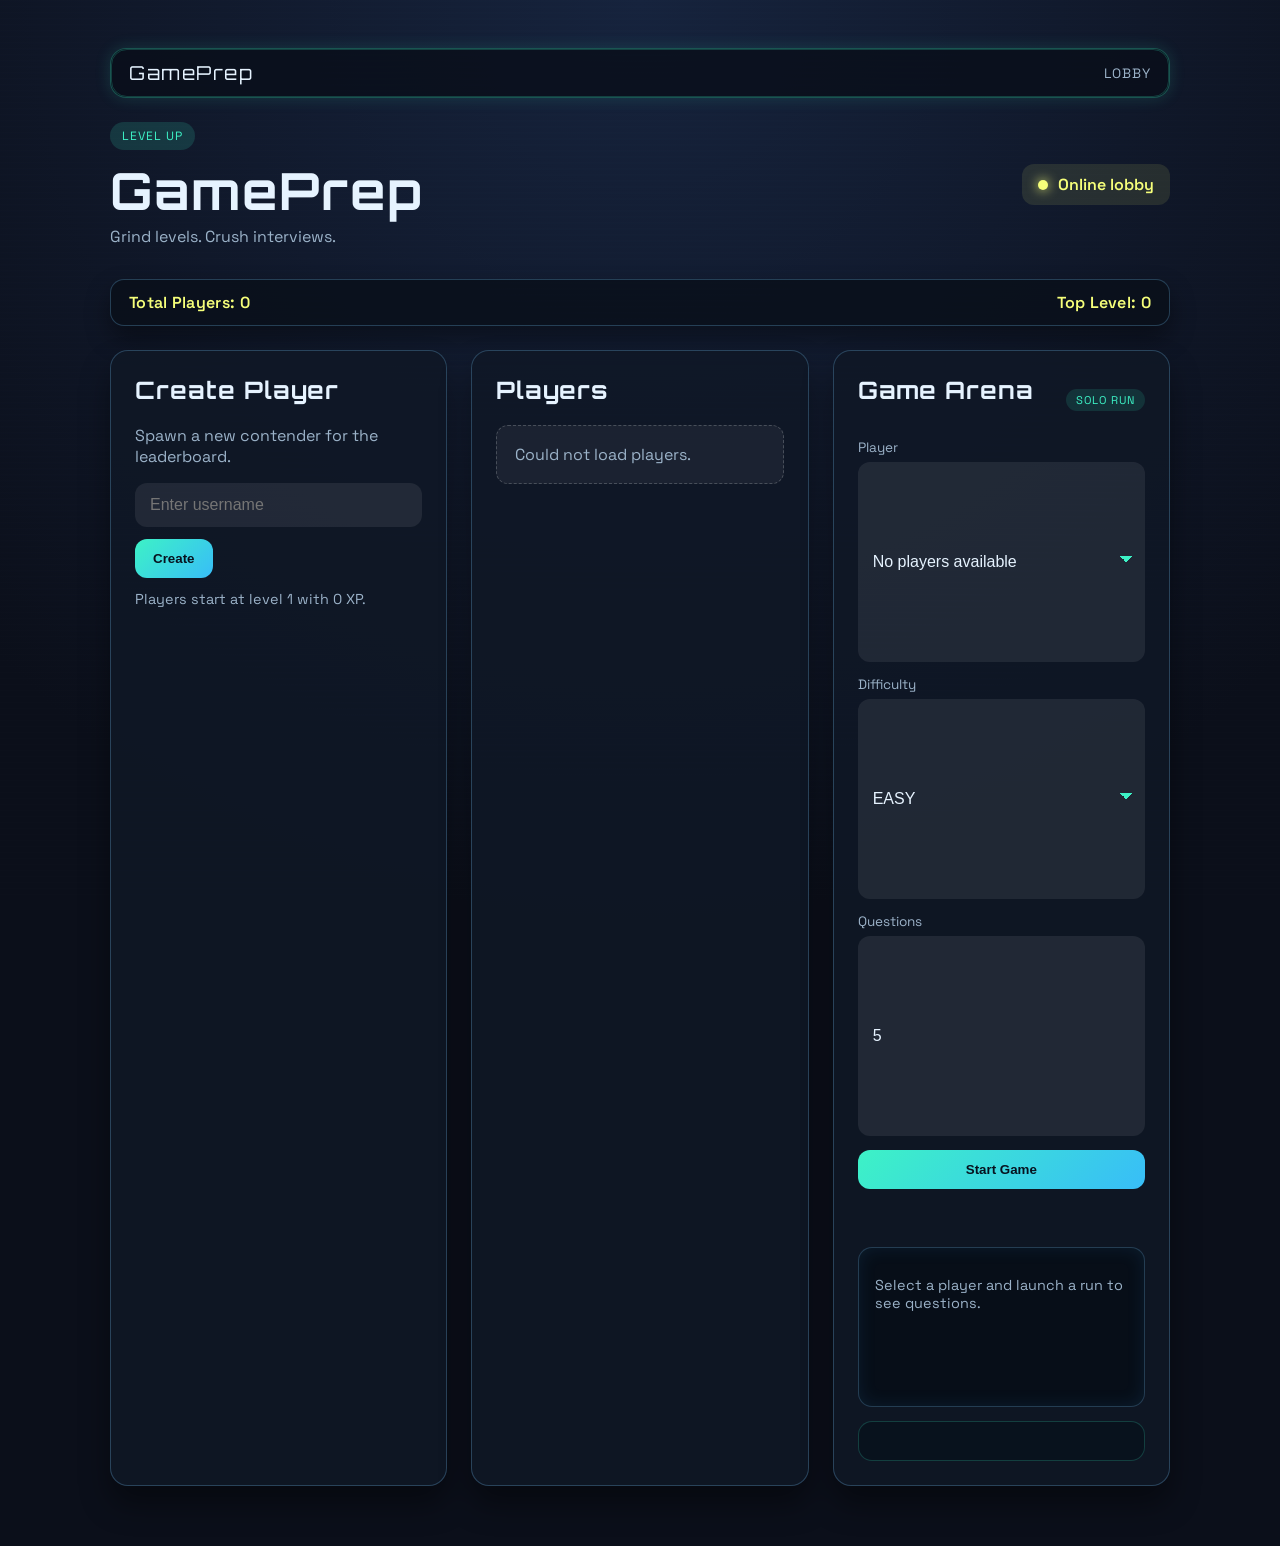
==== frontend/index.html @ bbb0df2e "Initial commit" ====
<!doctype html>
<html lang="en">
<head>
  <meta charset="utf-8">
  <meta name="viewport" content="width=device-width, initial-scale=1">
  <title>GamePrep Lobby</title>
  <link rel="preconnect" href="https://fonts.googleapis.com">
  <link rel="preconnect" href="https://fonts.gstatic.com" crossorigin>
  <link href="https://fonts.googleapis.com/css2?family=Orbitron:wght@500;700&family=Space+Grotesk:wght@400;600&display=swap" rel="stylesheet">
  <link rel="stylesheet" href="styles.css">
</head>
<body>
  <div class="scanlines"></div>
  <div class="wrap">
    <div class="top-bar">
      <div class="logo">GamePrep</div>
      <div class="top-bar-tag">Lobby</div>
    </div>

    <header class="hero">
      <div class="brand">
        <span class="badge">Level Up</span>
        <h1>GamePrep</h1>
        <p>Grind levels. Crush interviews.</p>
      </div>
      <div class="status">
        <div class="pulse"></div>
        <span>Online lobby</span>
      </div>
    </header>

    <section class="stats-bar">
      <div id="totalPlayersLabel" class="stat-item">Total Players: 0</div>
      <div id="topLevelLabel" class="stat-item">Top Level: 0</div>
    </section>

    <main class="grid">
      <section class="panel">
        <h2>Create Player</h2>
        <p class="panel-sub">Spawn a new contender for the leaderboard.</p>
        <div class="form-row">
          <input id="username" type="text" maxlength="50" placeholder="Enter username">
          <button id="createBtn" type="button">Create</button>
        </div>
        <p class="hint">Players start at level 1 with 0 XP.</p>
        <div id="statusMessage" class="status-message" aria-live="polite"></div>
      </section>

      <section class="panel">
        <h2>Players</h2>
        <div id="playersContainer" class="cards"></div>
      </section>

      <section class="panel game-panel">
        <div class="game-header">
          <h2>Game Arena</h2>
          <span class="game-tag">Solo Run</span>
        </div>
        <div class="field">
          <label for="selectedPlayer">Player</label>
          <select id="selectedPlayer"></select>
        </div>
        <div class="field">
          <label for="difficultySelect">Difficulty</label>
          <select id="difficultySelect">
            <option value="EASY">EASY</option>
            <option value="MEDIUM">MEDIUM</option>
            <option value="HARD">HARD</option>
          </select>
        </div>
        <div class="field">
          <label for="questionCount">Questions</label>
          <input id="questionCount" type="number" min="1" max="20" value="5">
        </div>
        <button id="startGameBtn" type="button">Start Game</button>
        <div id="gameError" class="status-message" aria-live="polite"></div>

        <div id="gameArea" class="game-area">
          <p class="hint">Select a player and launch a run to see questions.</p>
        </div>
        <div id="gameResult" class="game-result"></div>
      </section>
    </main>
  </div>

  <script src="app.js"></script>
</body>
</html>
---- frontend/styles.css ----
:root {
  --bg-1: #0b0f1a;
  --bg-2: #0d1b2a;
  --panel: rgba(16, 24, 38, 0.85);
  --panel-border: rgba(120, 201, 255, 0.25);
  --text: #e6f3ff;
  --muted: #9bb2c8;
  --accent: #3df2c6;
  --accent-2: #f6ff7a;
  --danger: #ff6b6b;
  --shadow: rgba(0, 0, 0, 0.4);
}

* {
  box-sizing: border-box;
}

body {
  margin: 0;
  min-height: 100vh;
  font-family: "Space Grotesk", "Segoe UI", sans-serif;
  color: var(--text);
  background: radial-gradient(circle at top, #16233d 0%, var(--bg-1) 55%),
    linear-gradient(135deg, var(--bg-2), #101722);
  position: relative;
  overflow-x: hidden;
}

.scanlines {
  position: fixed;
  inset: 0;
  pointer-events: none;
  background: repeating-linear-gradient(
    180deg,
    rgba(255, 255, 255, 0.03),
    rgba(255, 255, 255, 0.03) 1px,
    rgba(0, 0, 0, 0) 2px,
    rgba(0, 0, 0, 0) 6px
  );
  mix-blend-mode: soft-light;
  opacity: 0.6;
}

.wrap {
  max-width: 1100px;
  margin: 0 auto;
  padding: 48px 20px 60px;
  position: relative;
  z-index: 1;
}

.top-bar {
  display: flex;
  align-items: center;
  justify-content: space-between;
  padding: 12px 18px;
  border-radius: 16px;
  border: 1px solid rgba(61, 242, 198, 0.3);
  background: rgba(9, 14, 26, 0.8);
  box-shadow: 0 0 16px rgba(61, 242, 198, 0.15);
  position: relative;
  overflow: hidden;
  margin-bottom: 24px;
}

.top-bar::after {
  content: "";
  position: absolute;
  inset: 0;
  border-radius: inherit;
  border: 1px solid rgba(61, 242, 198, 0.35);
  box-shadow: 0 0 18px rgba(61, 242, 198, 0.2);
  opacity: 0.6;
  pointer-events: none;
}

.logo {
  font-family: "Orbitron", "Segoe UI", sans-serif;
  font-size: 1.2rem;
  letter-spacing: 1.5px;
}

.top-bar-tag {
  font-size: 0.85rem;
  color: var(--muted);
  text-transform: uppercase;
  letter-spacing: 1px;
}

.hero {
  display: flex;
  flex-wrap: wrap;
  align-items: center;
  justify-content: space-between;
  gap: 16px;
  margin-bottom: 32px;
}

.stats-bar {
  display: flex;
  flex-wrap: wrap;
  gap: 16px;
  align-items: center;
  justify-content: space-between;
  padding: 12px 18px;
  border-radius: 14px;
  background: rgba(9, 15, 26, 0.8);
  border: 1px solid rgba(120, 201, 255, 0.25);
  box-shadow: 0 12px 24px var(--shadow);
  margin-bottom: 24px;
}

.stat-item {
  font-weight: 600;
  letter-spacing: 0.3px;
  color: var(--accent-2);
}

.brand h1 {
  font-family: "Orbitron", "Segoe UI", sans-serif;
  font-size: clamp(2rem, 4vw, 3.2rem);
  margin: 8px 0 4px;
  letter-spacing: 2px;
}

.brand p {
  margin: 0;
  color: var(--muted);
}

.badge {
  display: inline-flex;
  align-items: center;
  gap: 6px;
  padding: 6px 12px;
  border-radius: 999px;
  background: rgba(61, 242, 198, 0.15);
  color: var(--accent);
  font-size: 0.75rem;
  text-transform: uppercase;
  letter-spacing: 1px;
}

.status {
  display: inline-flex;
  align-items: center;
  gap: 10px;
  padding: 10px 16px;
  border-radius: 12px;
  background: rgba(246, 255, 122, 0.1);
  color: var(--accent-2);
  font-weight: 600;
}

.pulse {
  width: 10px;
  height: 10px;
  border-radius: 50%;
  background: var(--accent-2);
  box-shadow: 0 0 12px var(--accent-2);
  animation: pulse 1.6s ease-in-out infinite;
}

@keyframes pulse {
  0%, 100% {
    transform: scale(0.8);
    opacity: 0.6;
  }
  50% {
    transform: scale(1.2);
    opacity: 1;
  }
}

.grid {
  display: grid;
  grid-template-columns: repeat(auto-fit, minmax(280px, 1fr));
  gap: 24px;
  animation: rise 0.8s ease-out both;
}

@keyframes rise {
  from {
    transform: translateY(16px);
    opacity: 0;
  }
  to {
    transform: translateY(0);
    opacity: 1;
  }
}

.panel {
  background: var(--panel);
  border: 1px solid var(--panel-border);
  border-radius: 18px;
  padding: 24px;
  box-shadow: 0 18px 30px var(--shadow);
  backdrop-filter: blur(10px);
  animation: panelIn 0.6s ease-out both;
}

@keyframes panelIn {
  from {
    transform: translateY(10px);
    opacity: 0;
  }
  to {
    transform: translateY(0);
    opacity: 1;
  }
}

.panel h2 {
  margin-top: 0;
  font-family: "Orbitron", "Segoe UI", sans-serif;
  letter-spacing: 1px;
}

.panel-sub {
  margin-top: 0;
  color: var(--muted);
}

.form-row {
  display: flex;
  gap: 12px;
  flex-wrap: wrap;
  margin-top: 16px;
}

input,
select {
  flex: 1 1 200px;
  padding: 12px 14px;
  border-radius: 12px;
  border: 1px solid transparent;
  background: rgba(255, 255, 255, 0.08);
  color: var(--text);
  font-size: 1rem;
}

input:focus,
select:focus {
  outline: none;
  border-color: var(--accent);
  box-shadow: 0 0 0 2px rgba(61, 242, 198, 0.25);
}

select {
  appearance: none;
  background-image: linear-gradient(45deg, transparent 50%, var(--accent) 50%),
    linear-gradient(135deg, var(--accent) 50%, transparent 50%);
  background-position: calc(100% - 18px) calc(50% - 3px),
    calc(100% - 12px) calc(50% - 3px);
  background-size: 6px 6px, 6px 6px;
  background-repeat: no-repeat;
}

button {
  padding: 12px 18px;
  border-radius: 12px;
  border: none;
  background: linear-gradient(135deg, var(--accent), #38bdf8);
  color: #07121f;
  font-weight: 700;
  cursor: pointer;
  transition: transform 0.2s ease, box-shadow 0.2s ease;
}

button:hover {
  transform: translateY(-1px);
  box-shadow: 0 10px 20px rgba(61, 242, 198, 0.25);
}

button:disabled {
  opacity: 0.6;
  cursor: not-allowed;
}

.hint {
  margin-top: 12px;
  font-size: 0.9rem;
  color: var(--muted);
}

.status-message {
  margin-top: 10px;
  min-height: 20px;
  font-size: 0.9rem;
  color: var(--accent);
  opacity: 0;
  transform: translateY(-4px);
  transition: opacity 0.3s ease, transform 0.3s ease;
}

.status-message.visible {
  opacity: 1;
  transform: translateY(0);
}

.status-message.error {
  color: var(--danger);
}

.game-panel {
  display: flex;
  flex-direction: column;
  gap: 14px;
}

.game-header {
  display: flex;
  align-items: center;
  justify-content: space-between;
}

.game-tag {
  font-size: 0.7rem;
  letter-spacing: 1px;
  text-transform: uppercase;
  color: var(--accent);
  background: rgba(61, 242, 198, 0.12);
  padding: 4px 10px;
  border-radius: 999px;
}

.field {
  display: flex;
  flex-direction: column;
  gap: 6px;
}

.field label {
  font-size: 0.85rem;
  color: var(--muted);
}

.game-area {
  padding: 16px;
  border-radius: 14px;
  border: 1px solid rgba(120, 201, 255, 0.25);
  background: rgba(8, 13, 24, 0.85);
  box-shadow: inset 0 0 18px rgba(56, 189, 248, 0.1);
  min-height: 160px;
}

.question-title {
  margin: 0 0 8px;
  font-size: 1.05rem;
}

.question-text {
  margin: 0 0 12px;
  color: var(--muted);
}

.option-list {
  display: grid;
  gap: 10px;
}

.option-btn {
  padding: 10px 14px;
  border-radius: 999px;
  border: 1px solid rgba(61, 242, 198, 0.35);
  background: rgba(12, 23, 38, 0.95);
  color: var(--text);
  cursor: pointer;
  transition: transform 0.2s ease, box-shadow 0.2s ease;
  text-align: left;
}

.option-btn.selected {
  border-color: rgba(61, 242, 198, 0.6);
  box-shadow: 0 0 14px rgba(61, 242, 198, 0.3);
}

.option-btn:hover {
  transform: translateY(-1px);
  box-shadow: 0 0 18px rgba(61, 242, 198, 0.25);
}

.game-actions {
  display: flex;
  justify-content: flex-end;
  margin-top: 12px;
}

.game-result {
  padding: 14px;
  border-radius: 14px;
  background: rgba(9, 18, 30, 0.85);
  border: 1px solid rgba(61, 242, 198, 0.2);
  color: var(--accent-2);
  min-height: 40px;
}

.cards {
  display: grid;
  grid-template-columns: repeat(auto-fill, minmax(180px, 1fr));
  gap: 16px;
  margin-top: 16px;
}

.player-card {
  padding: 16px;
  border-radius: 14px;
  background: linear-gradient(135deg, rgba(9, 15, 26, 0.95), rgba(12, 22, 38, 0.9));
  border: 1px solid rgba(61, 242, 198, 0.35);
  box-shadow:
    0 0 12px rgba(61, 242, 198, 0.18),
    0 0 28px rgba(61, 242, 198, 0.14),
    inset 0 0 18px rgba(61, 242, 198, 0.12);
  transition: transform 0.2s ease, box-shadow 0.2s ease;
  animation: cardIn 0.4s ease-out both;
}

.player-card:hover {
  transform: translateY(-2px) scale(1.02);
  box-shadow:
    0 0 14px rgba(61, 242, 198, 0.38),
    0 0 34px rgba(61, 242, 198, 0.26),
    inset 0 0 18px rgba(61, 242, 198, 0.2);
}

.player-card h3 {
  margin: 0 0 8px;
  font-size: 1.1rem;
}

.player-card .stat {
  font-size: 0.9rem;
  color: var(--muted);
}

@keyframes cardIn {
  from {
    opacity: 0;
    transform: translateY(8px);
  }
  to {
    opacity: 1;
    transform: translateY(0);
  }
}

.empty {
  padding: 18px;
  border-radius: 12px;
  background: rgba(255, 255, 255, 0.05);
  color: var(--muted);
  border: 1px dashed rgba(255, 255, 255, 0.2);
}

@media (max-width: 720px) {
  .hero {
    align-items: flex-start;
  }

  .status {
    width: 100%;
    justify-content: center;
  }
}
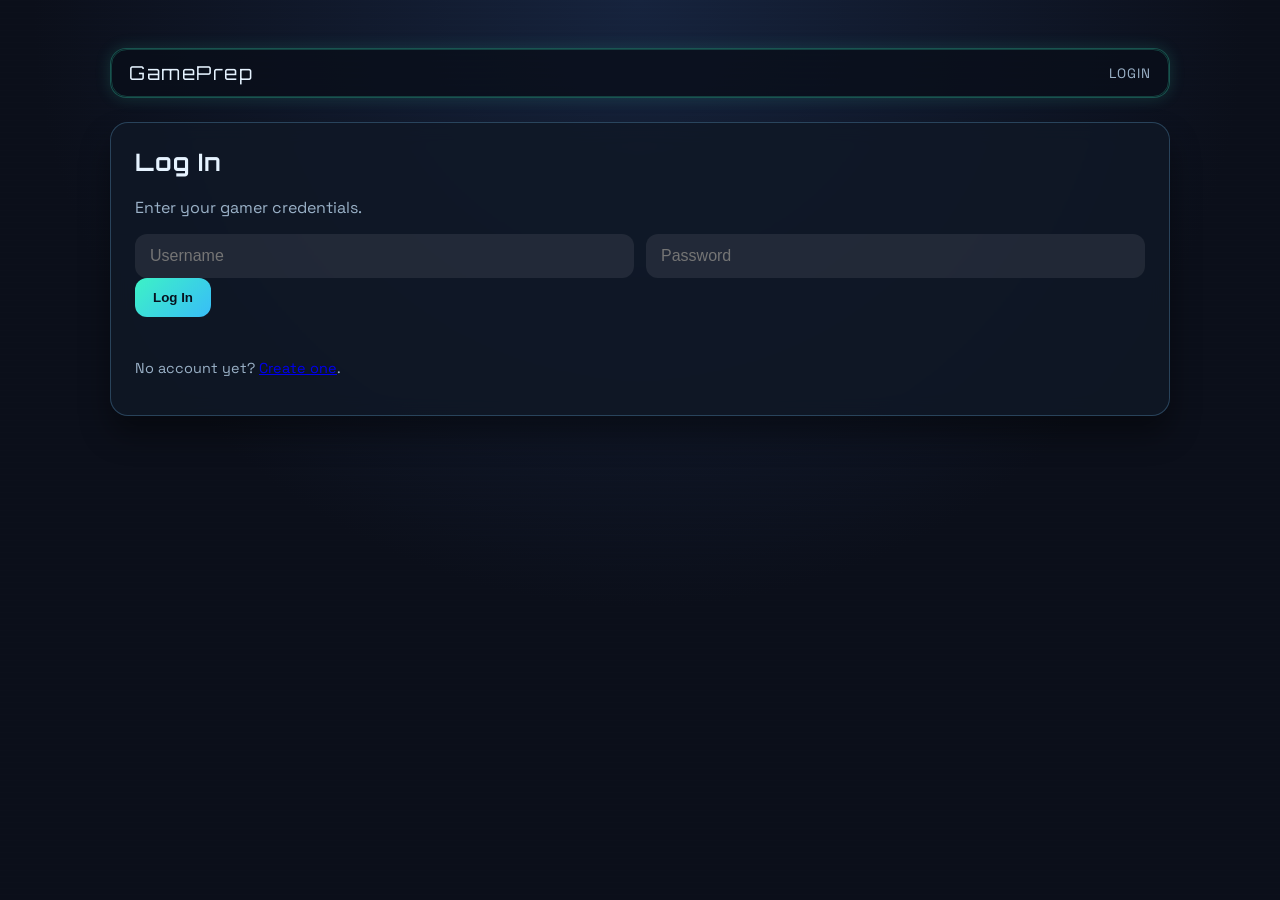
==== commit 898b8ce4: "Signup and Login added" ====
--- a/frontend/index.html
+++ b/frontend/index.html
@@ -35,15 +35,13 @@
     </section>
 
     <main class="grid">
-      <section class="panel">
-        <h2>Create Player</h2>
-        <p class="panel-sub">Spawn a new contender for the leaderboard.</p>
+      <section class="panel account-panel">
+        <h2>Gamer</h2>
+        <p id="currentUser" class="panel-sub">Loading gamer...</p>
         <div class="form-row">
-          <input id="username" type="text" maxlength="50" placeholder="Enter username">
-          <button id="createBtn" type="button">Create</button>
+          <button id="logoutBtn" class="ghost" type="button">Log Out</button>
         </div>
-        <p class="hint">Players start at level 1 with 0 XP.</p>
-        <div id="statusMessage" class="status-message" aria-live="polite"></div>
+        <div id="accountStatus" class="status-message" aria-live="polite"></div>
       </section>
 
       <section class="panel">
--- a/frontend/styles.css
+++ b/frontend/styles.css
@@ -268,6 +268,12 @@
   transition: transform 0.2s ease, box-shadow 0.2s ease;
 }
 
+button.ghost {
+  background: transparent;
+  color: var(--accent);
+  border: 1px solid rgba(61, 242, 198, 0.35);
+}
+
 button:hover {
   transform: translateY(-1px);
   box-shadow: 0 10px 20px rgba(61, 242, 198, 0.25);
@@ -301,6 +307,10 @@
 
 .status-message.error {
   color: var(--danger);
+}
+
+.hidden {
+  display: none;
 }
 
 .game-panel {
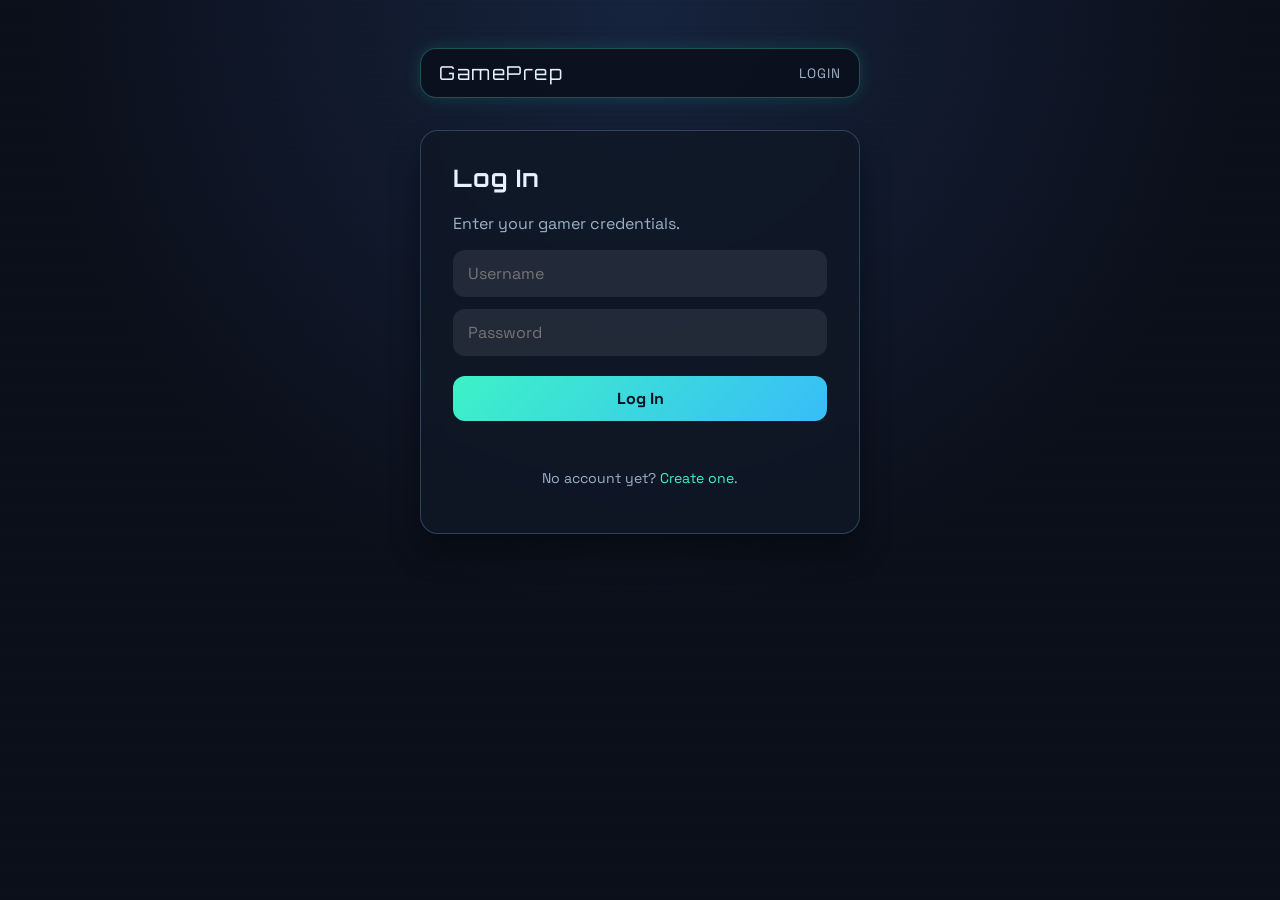
==== commit 73dd82e7: "Transition added in the frontend" ====
--- a/frontend/index.html
+++ b/frontend/index.html
@@ -3,83 +3,281 @@
 <head>
   <meta charset="utf-8">
   <meta name="viewport" content="width=device-width, initial-scale=1">
-  <title>GamePrep Lobby</title>
+  <title>GamePrep — Lobby</title>
+  <meta name="description" content="GamePrep: The gamified technical interview preparation platform. Level up your coding skills.">
   <link rel="preconnect" href="https://fonts.googleapis.com">
   <link rel="preconnect" href="https://fonts.gstatic.com" crossorigin>
-  <link href="https://fonts.googleapis.com/css2?family=Orbitron:wght@500;700&family=Space+Grotesk:wght@400;600&display=swap" rel="stylesheet">
+  <link href="https://fonts.googleapis.com/css2?family=Orbitron:wght@500;700;900&family=Space+Grotesk:wght@300;400;500;600;700&display=swap" rel="stylesheet">
   <link rel="stylesheet" href="styles.css">
+  <link rel="stylesheet" href="wizard.css">
 </head>
 <body>
   <div class="scanlines"></div>
-  <div class="wrap">
-    <div class="top-bar">
-      <div class="logo">GamePrep</div>
-      <div class="top-bar-tag">Lobby</div>
-    </div>
-
-    <header class="hero">
-      <div class="brand">
-        <span class="badge">Level Up</span>
-        <h1>GamePrep</h1>
-        <p>Grind levels. Crush interviews.</p>
-      </div>
-      <div class="status">
-        <div class="pulse"></div>
-        <span>Online lobby</span>
-      </div>
-    </header>
-
-    <section class="stats-bar">
-      <div id="totalPlayersLabel" class="stat-item">Total Players: 0</div>
-      <div id="topLevelLabel" class="stat-item">Top Level: 0</div>
-    </section>
-
-    <main class="grid">
-      <section class="panel account-panel">
-        <h2>Gamer</h2>
-        <p id="currentUser" class="panel-sub">Loading gamer...</p>
-        <div class="form-row">
-          <button id="logoutBtn" class="ghost" type="button">Log Out</button>
-        </div>
-        <div id="accountStatus" class="status-message" aria-live="polite"></div>
-      </section>
-
-      <section class="panel">
-        <h2>Players</h2>
-        <div id="playersContainer" class="cards"></div>
-      </section>
-
-      <section class="panel game-panel">
-        <div class="game-header">
-          <h2>Game Arena</h2>
-          <span class="game-tag">Solo Run</span>
-        </div>
-        <div class="field">
-          <label for="selectedPlayer">Player</label>
-          <select id="selectedPlayer"></select>
-        </div>
-        <div class="field">
-          <label for="difficultySelect">Difficulty</label>
-          <select id="difficultySelect">
-            <option value="EASY">EASY</option>
-            <option value="MEDIUM">MEDIUM</option>
-            <option value="HARD">HARD</option>
-          </select>
-        </div>
-        <div class="field">
-          <label for="questionCount">Questions</label>
-          <input id="questionCount" type="number" min="1" max="20" value="5">
-        </div>
-        <button id="startGameBtn" type="button">Start Game</button>
-        <div id="gameError" class="status-message" aria-live="polite"></div>
-
-        <div id="gameArea" class="game-area">
-          <p class="hint">Select a player and launch a run to see questions.</p>
-        </div>
-        <div id="gameResult" class="game-result"></div>
-      </section>
-    </main>
-  </div>
+  <div class="particles" id="particles"></div>
+
+  <!-- ===== TOP NAV ===== -->
+  <nav class="top-bar">
+    <div class="logo">GamePrep</div>
+    <div class="nav-center">
+      <!-- Step indicator (shown during wizard) -->
+      <div id="stepIndicator" class="step-indicator hidden">
+        <div class="step-dot active" data-step="1" title="Field"></div>
+        <div class="step-line"></div>
+        <div class="step-dot" data-step="2" title="Topic"></div>
+        <div class="step-line"></div>
+        <div class="step-dot" data-step="3" title="Difficulty"></div>
+        <div class="step-line"></div>
+        <div class="step-dot" data-step="4" title="Questions"></div>
+      </div>
+    </div>
+    <div class="nav-right">
+      <div class="player-chip" id="playerChip">
+        <div class="chip-avatar" id="chipAvatar">?</div>
+        <span id="chipName">Loading…</span>
+      </div>
+      <button id="logoutBtn" class="btn-ghost btn-sm" type="button">Log Out</button>
+    </div>
+  </nav>
+
+  <!-- ===== VIEWS CONTAINER ===== -->
+  <div class="views-container" id="viewsContainer">
+
+    <!-- ==============================
+         VIEW: LOBBY
+    ============================== -->
+    <div class="view active" id="viewLobby">
+      <div class="view-inner">
+        <header class="lobby-hero">
+          <div class="hero-glow"></div>
+          <div class="badge-pill">⚡ Live Arena</div>
+          <h1 class="hero-title">GamePrep</h1>
+          <p class="hero-sub">Grind levels. Crush interviews. Dominate the leaderboard.</p>
+          <div class="stats-row">
+            <div class="stat-chip">
+              <span class="stat-icon">👥</span>
+              <span id="totalPlayersLabel">0 Players</span>
+            </div>
+            <div class="stat-chip">
+              <span class="stat-icon">🏆</span>
+              <span id="topLevelLabel">Top Level: 0</span>
+            </div>
+            <div class="stat-chip">
+              <span class="stat-icon">🟢</span>
+              <span>Online</span>
+            </div>
+          </div>
+          <button id="startRunBtn" class="btn-primary btn-hero" type="button">
+            <span>Start a Run</span>
+            <svg viewBox="0 0 24 24" fill="none" stroke="currentColor" stroke-width="2.5"><path d="M5 12h14M12 5l7 7-7 7"/></svg>
+          </button>
+        </header>
+
+        <section class="leaderboard-section">
+          <div class="section-header">
+            <h2 class="section-title">Leaderboard</h2>
+            <div class="section-tag">Top Players</div>
+          </div>
+          <div id="playersContainer" class="leaderboard-grid"></div>
+        </section>
+      </div>
+    </div>
+
+    <!-- ==============================
+         VIEW: STEP 1 — PREP FIELD
+    ============================== -->
+    <div class="view" id="viewStep1">
+      <div class="view-inner wizard-view">
+        <div class="wizard-header">
+          <button class="btn-back" id="backFromStep1" type="button">
+            <svg viewBox="0 0 24 24" fill="none" stroke="currentColor" stroke-width="2.5"><path d="M19 12H5M12 19l-7-7 7-7"/></svg>
+            Back
+          </button>
+          <div class="wizard-meta">
+            <div class="wizard-step-label">Step 1 of 4</div>
+            <h2 class="wizard-title">Choose Your Field</h2>
+            <p class="wizard-sub">Which area do you want to prepare for?</p>
+          </div>
+        </div>
+        <div class="choice-grid" id="fieldGrid">
+          <button class="choice-card" data-value="OOP" type="button">
+            <div class="choice-icon">🧩</div>
+            <div class="choice-name">OOP</div>
+            <div class="choice-desc">Object-Oriented Programming</div>
+          </button>
+          <button class="choice-card" data-value="DSA" type="button">
+            <div class="choice-icon">📊</div>
+            <div class="choice-name">DSA</div>
+            <div class="choice-desc">Data Structures & Algorithms</div>
+          </button>
+          <button class="choice-card" data-value="OPERATING_SYSTEM" type="button">
+            <div class="choice-icon">💻</div>
+            <div class="choice-name">OS</div>
+            <div class="choice-desc">Operating Systems</div>
+          </button>
+          <button class="choice-card" data-value="DBMS" type="button">
+            <div class="choice-icon">🗄️</div>
+            <div class="choice-name">DBMS</div>
+            <div class="choice-desc">Database Management Systems</div>
+          </button>
+        </div>
+      </div>
+    </div>
+
+    <!-- ==============================
+         VIEW: STEP 2 — TOPIC
+    ============================== -->
+    <div class="view" id="viewStep2">
+      <div class="view-inner wizard-view">
+        <div class="wizard-header">
+          <button class="btn-back" id="backFromStep2" type="button">
+            <svg viewBox="0 0 24 24" fill="none" stroke="currentColor" stroke-width="2.5"><path d="M19 12H5M12 19l-7-7 7-7"/></svg>
+            Back
+          </button>
+          <div class="wizard-meta">
+            <div class="wizard-step-label">Step 2 of 4</div>
+            <h2 class="wizard-title">Pick a Topic</h2>
+            <p class="wizard-sub">Select the specific concept to drill.</p>
+          </div>
+        </div>
+        <div class="choice-grid topic-grid" id="topicGrid"></div>
+      </div>
+    </div>
+
+    <!-- ==============================
+         VIEW: STEP 3 — DIFFICULTY
+    ============================== -->
+    <div class="view" id="viewStep3">
+      <div class="view-inner wizard-view">
+        <div class="wizard-header">
+          <button class="btn-back" id="backFromStep3" type="button">
+            <svg viewBox="0 0 24 24" fill="none" stroke="currentColor" stroke-width="2.5"><path d="M19 12H5M12 19l-7-7 7-7"/></svg>
+            Back
+          </button>
+          <div class="wizard-meta">
+            <div class="wizard-step-label">Step 3 of 4</div>
+            <h2 class="wizard-title">Set the Difficulty</h2>
+            <p class="wizard-sub">How hard do you want to go?</p>
+          </div>
+        </div>
+        <div class="choice-grid diff-grid" id="difficultyGrid">
+          <button class="choice-card diff-easy" data-value="EASY" type="button">
+            <div class="choice-icon">🌱</div>
+            <div class="choice-name">Easy</div>
+            <div class="choice-desc">Perfect for warm-ups and beginners</div>
+            <div class="diff-xp">+10 XP / question</div>
+          </button>
+          <button class="choice-card diff-medium" data-value="MEDIUM" type="button">
+            <div class="choice-icon">🔥</div>
+            <div class="choice-name">Medium</div>
+            <div class="choice-desc">Intermediate challenges to level up</div>
+            <div class="diff-xp">+25 XP / question</div>
+          </button>
+          <button class="choice-card diff-hard" data-value="HARD" type="button">
+            <div class="choice-icon">💀</div>
+            <div class="choice-name">Hard</div>
+            <div class="choice-desc">Elite difficulty for interview warriors</div>
+            <div class="diff-xp">+50 XP / question</div>
+          </button>
+        </div>
+      </div>
+    </div>
+
+    <!-- ==============================
+         VIEW: STEP 4 — QUESTION COUNT
+    ============================== -->
+    <div class="view" id="viewStep4">
+      <div class="view-inner wizard-view">
+        <div class="wizard-header">
+          <button class="btn-back" id="backFromStep4" type="button">
+            <svg viewBox="0 0 24 24" fill="none" stroke="currentColor" stroke-width="2.5"><path d="M19 12H5M12 19l-7-7 7-7"/></svg>
+            Back
+          </button>
+          <div class="wizard-meta">
+            <div class="wizard-step-label">Step 4 of 4</div>
+            <h2 class="wizard-title">How Many Questions?</h2>
+            <p class="wizard-sub">Set the length of this run.</p>
+          </div>
+        </div>
+
+        <div class="count-selector-wrap">
+          <div class="run-summary" id="runSummary"></div>
+
+          <div class="count-selector">
+            <button class="count-btn" id="countMinus" type="button">−</button>
+            <div class="count-display">
+              <span id="questionCountDisplay">5</span>
+              <span class="count-label">questions</span>
+            </div>
+            <button class="count-btn" id="countPlus" type="button">+</button>
+          </div>
+
+          <div class="count-presets">
+            <span class="preset-label">Quick pick:</span>
+            <button class="preset-btn" data-count="5" type="button">5</button>
+            <button class="preset-btn" data-count="10" type="button">10</button>
+            <button class="preset-btn" data-count="15" type="button">15</button>
+            <button class="preset-btn" data-count="20" type="button">20</button>
+          </div>
+
+          <button id="launchRunBtn" class="btn-primary btn-launch" type="button">
+            <span>Launch Run</span>
+            <svg viewBox="0 0 24 24" fill="none" stroke="currentColor" stroke-width="2.5"><path d="M5 12h14M12 5l7 7-7 7"/></svg>
+          </button>
+          <div id="launchError" class="error-msg" aria-live="polite"></div>
+        </div>
+      </div>
+    </div>
+
+    <!-- ==============================
+         VIEW: GAME (Questions)
+    ============================== -->
+    <div class="view" id="viewGame">
+      <div class="view-inner">
+        <div class="game-topbar">
+          <div class="game-meta" id="gameMeta">Field • Topic</div>
+          <div class="question-progress">
+            <div class="progress-bar-wrap">
+              <div class="progress-bar-fill" id="progressFill"></div>
+            </div>
+            <span id="progressLabel">1 / 5</span>
+          </div>
+          <div class="diff-badge" id="diffBadge">EASY</div>
+        </div>
+
+        <div class="question-card" id="questionCard">
+          <div class="qnum" id="qNum">Question 1</div>
+          <div class="qtext" id="qText">Loading…</div>
+          <div class="option-list" id="optionsContainer"></div>
+          <div class="game-actions">
+            <div id="gameError" class="error-msg" aria-live="polite"></div>
+            <button id="nextQuestionBtn" class="btn-primary" type="button">Next</button>
+          </div>
+        </div>
+      </div>
+    </div>
+
+    <!-- ==============================
+         VIEW: RESULTS
+    ============================== -->
+    <div class="view" id="viewResults">
+      <div class="view-inner">
+        <div class="results-card" id="resultsCard">
+          <div class="results-glow"></div>
+          <div class="results-icon" id="resultsIcon">🏆</div>
+          <h2 class="results-title">Run Complete!</h2>
+          <div class="results-score" id="resultsScore">0%</div>
+
+          <div class="results-stats" id="resultsStats"></div>
+
+          <div class="results-actions">
+            <button id="playAgainBtn" class="btn-primary" type="button">Play Again</button>
+            <button id="goLobbyBtn" class="btn-ghost" type="button">Back to Lobby</button>
+          </div>
+        </div>
+      </div>
+    </div>
+
+  </div><!-- /views-container -->
 
   <script src="app.js"></script>
 </body>
--- a/frontend/styles.css
+++ b/frontend/styles.css
@@ -1,54 +1,64 @@
+/* =====================================================
+   STYLES.CSS  —  GamePrep base design tokens & auth pages
+   Page-specific layout is handled by wizard.css
+   ===================================================== */
+
 :root {
-  --bg-1: #0b0f1a;
-  --bg-2: #0d1b2a;
-  --panel: rgba(16, 24, 38, 0.85);
+  --bg-1:         #0b0f1a;
+  --bg-2:         #0d1b2a;
+  --panel:        rgba(16, 24, 38, 0.85);
   --panel-border: rgba(120, 201, 255, 0.25);
-  --text: #e6f3ff;
-  --muted: #9bb2c8;
-  --accent: #3df2c6;
-  --accent-2: #f6ff7a;
-  --danger: #ff6b6b;
-  --shadow: rgba(0, 0, 0, 0.4);
-}
-
-* {
-  box-sizing: border-box;
-}
+  --text:         #e6f3ff;
+  --muted:        #9bb2c8;
+  --accent:       #3df2c6;
+  --accent-2:     #f6ff7a;
+  --danger:       #ff6b6b;
+  --shadow:       rgba(0, 0, 0, 0.4);
+}
+
+* { box-sizing: border-box; }
 
 body {
   margin: 0;
   min-height: 100vh;
   font-family: "Space Grotesk", "Segoe UI", sans-serif;
   color: var(--text);
-  background: radial-gradient(circle at top, #16233d 0%, var(--bg-1) 55%),
+  background:
+    radial-gradient(circle at top, #16233d 0%, var(--bg-1) 55%),
     linear-gradient(135deg, var(--bg-2), #101722);
   position: relative;
   overflow-x: hidden;
 }
 
+/* Scanlines overlay */
 .scanlines {
   position: fixed;
   inset: 0;
   pointer-events: none;
   background: repeating-linear-gradient(
     180deg,
-    rgba(255, 255, 255, 0.03),
-    rgba(255, 255, 255, 0.03) 1px,
-    rgba(0, 0, 0, 0) 2px,
-    rgba(0, 0, 0, 0) 6px
+    rgba(255,255,255,0.03),
+    rgba(255,255,255,0.03) 1px,
+    rgba(0,0,0,0) 2px,
+    rgba(0,0,0,0) 6px
   );
   mix-blend-mode: soft-light;
   opacity: 0.6;
-}
-
+  z-index: 0;
+}
+
+/* =====================================================
+   AUTH PAGES (login.html / signup.html)
+   ===================================================== */
 .wrap {
-  max-width: 1100px;
+  max-width: 480px;
   margin: 0 auto;
   padding: 48px 20px 60px;
   position: relative;
   z-index: 1;
 }
 
+/* Top bar for auth pages */
 .top-bar {
   display: flex;
   align-items: center;
@@ -58,26 +68,14 @@
   border: 1px solid rgba(61, 242, 198, 0.3);
   background: rgba(9, 14, 26, 0.8);
   box-shadow: 0 0 16px rgba(61, 242, 198, 0.15);
-  position: relative;
-  overflow: hidden;
-  margin-bottom: 24px;
-}
-
-.top-bar::after {
-  content: "";
-  position: absolute;
-  inset: 0;
-  border-radius: inherit;
-  border: 1px solid rgba(61, 242, 198, 0.35);
-  box-shadow: 0 0 18px rgba(61, 242, 198, 0.2);
-  opacity: 0.6;
-  pointer-events: none;
+  margin-bottom: 32px;
 }
 
 .logo {
   font-family: "Orbitron", "Segoe UI", sans-serif;
   font-size: 1.2rem;
   letter-spacing: 1.5px;
+  color: var(--text);
 }
 
 .top-bar-tag {
@@ -87,128 +85,20 @@
   letter-spacing: 1px;
 }
 
-.hero {
-  display: flex;
-  flex-wrap: wrap;
-  align-items: center;
-  justify-content: space-between;
-  gap: 16px;
-  margin-bottom: 32px;
-}
-
-.stats-bar {
-  display: flex;
-  flex-wrap: wrap;
-  gap: 16px;
-  align-items: center;
-  justify-content: space-between;
-  padding: 12px 18px;
-  border-radius: 14px;
-  background: rgba(9, 15, 26, 0.8);
-  border: 1px solid rgba(120, 201, 255, 0.25);
-  box-shadow: 0 12px 24px var(--shadow);
-  margin-bottom: 24px;
-}
-
-.stat-item {
-  font-weight: 600;
-  letter-spacing: 0.3px;
-  color: var(--accent-2);
-}
-
-.brand h1 {
-  font-family: "Orbitron", "Segoe UI", sans-serif;
-  font-size: clamp(2rem, 4vw, 3.2rem);
-  margin: 8px 0 4px;
-  letter-spacing: 2px;
-}
-
-.brand p {
-  margin: 0;
-  color: var(--muted);
-}
-
-.badge {
-  display: inline-flex;
-  align-items: center;
-  gap: 6px;
-  padding: 6px 12px;
-  border-radius: 999px;
-  background: rgba(61, 242, 198, 0.15);
-  color: var(--accent);
-  font-size: 0.75rem;
-  text-transform: uppercase;
-  letter-spacing: 1px;
-}
-
-.status {
-  display: inline-flex;
-  align-items: center;
-  gap: 10px;
-  padding: 10px 16px;
-  border-radius: 12px;
-  background: rgba(246, 255, 122, 0.1);
-  color: var(--accent-2);
-  font-weight: 600;
-}
-
-.pulse {
-  width: 10px;
-  height: 10px;
-  border-radius: 50%;
-  background: var(--accent-2);
-  box-shadow: 0 0 12px var(--accent-2);
-  animation: pulse 1.6s ease-in-out infinite;
-}
-
-@keyframes pulse {
-  0%, 100% {
-    transform: scale(0.8);
-    opacity: 0.6;
-  }
-  50% {
-    transform: scale(1.2);
-    opacity: 1;
-  }
-}
-
-.grid {
-  display: grid;
-  grid-template-columns: repeat(auto-fit, minmax(280px, 1fr));
-  gap: 24px;
-  animation: rise 0.8s ease-out both;
-}
-
-@keyframes rise {
-  from {
-    transform: translateY(16px);
-    opacity: 0;
-  }
-  to {
-    transform: translateY(0);
-    opacity: 1;
-  }
-}
-
+/* Panel */
 .panel {
   background: var(--panel);
   border: 1px solid var(--panel-border);
   border-radius: 18px;
-  padding: 24px;
+  padding: 32px;
   box-shadow: 0 18px 30px var(--shadow);
   backdrop-filter: blur(10px);
   animation: panelIn 0.6s ease-out both;
 }
 
 @keyframes panelIn {
-  from {
-    transform: translateY(10px);
-    opacity: 0;
-  }
-  to {
-    transform: translateY(0);
-    opacity: 1;
-  }
+  from { transform: translateY(10px); opacity: 0; }
+  to   { transform: translateY(0);   opacity: 1; }
 }
 
 .panel h2 {
@@ -222,56 +112,50 @@
   color: var(--muted);
 }
 
+/* Form elements */
 .form-row {
   display: flex;
+  flex-direction: column;
   gap: 12px;
-  flex-wrap: wrap;
-  margin-top: 16px;
-}
-
-input,
-select {
-  flex: 1 1 200px;
+  margin-bottom: 16px;
+}
+
+input, select {
+  width: 100%;
   padding: 12px 14px;
   border-radius: 12px;
   border: 1px solid transparent;
   background: rgba(255, 255, 255, 0.08);
   color: var(--text);
   font-size: 1rem;
-}
-
-input:focus,
-select:focus {
+  font-family: inherit;
+  transition: border-color 0.2s, box-shadow 0.2s;
+}
+
+input:focus, select:focus {
   outline: none;
   border-color: var(--accent);
-  box-shadow: 0 0 0 2px rgba(61, 242, 198, 0.25);
-}
-
-select {
-  appearance: none;
-  background-image: linear-gradient(45deg, transparent 50%, var(--accent) 50%),
-    linear-gradient(135deg, var(--accent) 50%, transparent 50%);
-  background-position: calc(100% - 18px) calc(50% - 3px),
-    calc(100% - 12px) calc(50% - 3px);
-  background-size: 6px 6px, 6px 6px;
-  background-repeat: no-repeat;
-}
-
+  box-shadow: 0 0 0 2px rgba(61, 242, 198, 0.2);
+}
+
+/* Buttons for auth pages */
 button {
-  padding: 12px 18px;
+  display: inline-flex;
+  align-items: center;
+  justify-content: center;
+  gap: 8px;
+  padding: 12px 22px;
   border-radius: 12px;
   border: none;
   background: linear-gradient(135deg, var(--accent), #38bdf8);
   color: #07121f;
+  font-family: inherit;
   font-weight: 700;
+  font-size: 1rem;
   cursor: pointer;
   transition: transform 0.2s ease, box-shadow 0.2s ease;
-}
-
-button.ghost {
-  background: transparent;
-  color: var(--accent);
-  border: 1px solid rgba(61, 242, 198, 0.35);
+  width: 100%;
+  margin-top: 4px;
 }
 
 button:hover {
@@ -282,16 +166,12 @@
 button:disabled {
   opacity: 0.6;
   cursor: not-allowed;
-}
-
-.hint {
+  transform: none;
+}
+
+/* Status messages */
+.status-message {
   margin-top: 12px;
-  font-size: 0.9rem;
-  color: var(--muted);
-}
-
-.status-message {
-  margin-top: 10px;
   min-height: 20px;
   font-size: 0.9rem;
   color: var(--accent);
@@ -305,171 +185,21 @@
   transform: translateY(0);
 }
 
-.status-message.error {
-  color: var(--danger);
-}
-
-.hidden {
-  display: none;
-}
-
-.game-panel {
-  display: flex;
-  flex-direction: column;
-  gap: 14px;
-}
-
-.game-header {
-  display: flex;
-  align-items: center;
-  justify-content: space-between;
-}
-
-.game-tag {
-  font-size: 0.7rem;
-  letter-spacing: 1px;
-  text-transform: uppercase;
+.status-message.error { color: var(--danger); }
+
+/* Hint / links */
+.hint {
+  margin-top: 16px;
+  font-size: 0.88rem;
+  color: var(--muted);
+  text-align: center;
+}
+
+.hint a {
   color: var(--accent);
-  background: rgba(61, 242, 198, 0.12);
-  padding: 4px 10px;
-  border-radius: 999px;
-}
-
-.field {
-  display: flex;
-  flex-direction: column;
-  gap: 6px;
-}
-
-.field label {
-  font-size: 0.85rem;
-  color: var(--muted);
-}
-
-.game-area {
-  padding: 16px;
-  border-radius: 14px;
-  border: 1px solid rgba(120, 201, 255, 0.25);
-  background: rgba(8, 13, 24, 0.85);
-  box-shadow: inset 0 0 18px rgba(56, 189, 248, 0.1);
-  min-height: 160px;
-}
-
-.question-title {
-  margin: 0 0 8px;
-  font-size: 1.05rem;
-}
-
-.question-text {
-  margin: 0 0 12px;
-  color: var(--muted);
-}
-
-.option-list {
-  display: grid;
-  gap: 10px;
-}
-
-.option-btn {
-  padding: 10px 14px;
-  border-radius: 999px;
-  border: 1px solid rgba(61, 242, 198, 0.35);
-  background: rgba(12, 23, 38, 0.95);
-  color: var(--text);
-  cursor: pointer;
-  transition: transform 0.2s ease, box-shadow 0.2s ease;
-  text-align: left;
-}
-
-.option-btn.selected {
-  border-color: rgba(61, 242, 198, 0.6);
-  box-shadow: 0 0 14px rgba(61, 242, 198, 0.3);
-}
-
-.option-btn:hover {
-  transform: translateY(-1px);
-  box-shadow: 0 0 18px rgba(61, 242, 198, 0.25);
-}
-
-.game-actions {
-  display: flex;
-  justify-content: flex-end;
-  margin-top: 12px;
-}
-
-.game-result {
-  padding: 14px;
-  border-radius: 14px;
-  background: rgba(9, 18, 30, 0.85);
-  border: 1px solid rgba(61, 242, 198, 0.2);
-  color: var(--accent-2);
-  min-height: 40px;
-}
-
-.cards {
-  display: grid;
-  grid-template-columns: repeat(auto-fill, minmax(180px, 1fr));
-  gap: 16px;
-  margin-top: 16px;
-}
-
-.player-card {
-  padding: 16px;
-  border-radius: 14px;
-  background: linear-gradient(135deg, rgba(9, 15, 26, 0.95), rgba(12, 22, 38, 0.9));
-  border: 1px solid rgba(61, 242, 198, 0.35);
-  box-shadow:
-    0 0 12px rgba(61, 242, 198, 0.18),
-    0 0 28px rgba(61, 242, 198, 0.14),
-    inset 0 0 18px rgba(61, 242, 198, 0.12);
-  transition: transform 0.2s ease, box-shadow 0.2s ease;
-  animation: cardIn 0.4s ease-out both;
-}
-
-.player-card:hover {
-  transform: translateY(-2px) scale(1.02);
-  box-shadow:
-    0 0 14px rgba(61, 242, 198, 0.38),
-    0 0 34px rgba(61, 242, 198, 0.26),
-    inset 0 0 18px rgba(61, 242, 198, 0.2);
-}
-
-.player-card h3 {
-  margin: 0 0 8px;
-  font-size: 1.1rem;
-}
-
-.player-card .stat {
-  font-size: 0.9rem;
-  color: var(--muted);
-}
-
-@keyframes cardIn {
-  from {
-    opacity: 0;
-    transform: translateY(8px);
-  }
-  to {
-    opacity: 1;
-    transform: translateY(0);
-  }
-}
-
-.empty {
-  padding: 18px;
-  border-radius: 12px;
-  background: rgba(255, 255, 255, 0.05);
-  color: var(--muted);
-  border: 1px dashed rgba(255, 255, 255, 0.2);
-}
-
-@media (max-width: 720px) {
-  .hero {
-    align-items: flex-start;
-  }
-
-  .status {
-    width: 100%;
-    justify-content: center;
-  }
-}
+  text-decoration: none;
+}
+
+.hint a:hover { text-decoration: underline; }
+
+.hidden { display: none !important; }
--- a/frontend/wizard.css
+++ b/frontend/wizard.css
@@ -0,0 +1,702 @@
+/* =====================================================
+   WIZARD.CSS  —  Multi-step SPA styles for GamePrep
+   ===================================================== */
+
+/* ---------- Particles ---------- */
+.particles {
+  position: fixed;
+  inset: 0;
+  pointer-events: none;
+  z-index: 0;
+  overflow: hidden;
+}
+.particle {
+  position: absolute;
+  border-radius: 50%;
+  background: var(--accent);
+  opacity: 0;
+  animation: floatUp linear infinite;
+}
+@keyframes floatUp {
+  0%   { opacity: 0; transform: translateY(0) scale(0.6); }
+  10%  { opacity: 0.35; }
+  90%  { opacity: 0.15; }
+  100% { opacity: 0; transform: translateY(-100vh) scale(1.2); }
+}
+
+/* ---------- Top Nav ---------- */
+.top-bar {
+  position: fixed;
+  top: 0; left: 0; right: 0;
+  z-index: 100;
+  display: flex;
+  align-items: center;
+  justify-content: space-between;
+  gap: 12px;
+  padding: 12px 28px;
+  background: rgba(9, 14, 26, 0.88);
+  backdrop-filter: blur(14px);
+  border-bottom: 1px solid rgba(61, 242, 198, 0.18);
+  box-shadow: 0 4px 24px rgba(0,0,0,0.35);
+}
+
+.nav-center { flex: 1; display: flex; justify-content: center; }
+.nav-right   { display: flex; align-items: center; gap: 14px; }
+
+/* Player chip */
+.player-chip {
+  display: flex;
+  align-items: center;
+  gap: 8px;
+  padding: 6px 14px 6px 8px;
+  border-radius: 999px;
+  background: rgba(61, 242, 198, 0.1);
+  border: 1px solid rgba(61, 242, 198, 0.25);
+  font-size: 0.88rem;
+  font-weight: 600;
+}
+.chip-avatar {
+  width: 28px; height: 28px;
+  border-radius: 50%;
+  background: linear-gradient(135deg, var(--accent), #38bdf8);
+  color: #07121f;
+  font-weight: 700;
+  font-size: 0.85rem;
+  display: flex; align-items: center; justify-content: center;
+}
+
+/* Step indicator dots */
+.step-indicator {
+  display: flex;
+  align-items: center;
+  gap: 0;
+}
+.step-dot {
+  width: 10px; height: 10px;
+  border-radius: 50%;
+  border: 2px solid rgba(120, 201, 255, 0.35);
+  background: transparent;
+  transition: background 0.3s, border-color 0.3s, transform 0.3s;
+  cursor: default;
+}
+.step-dot.active {
+  background: var(--accent);
+  border-color: var(--accent);
+  box-shadow: 0 0 10px rgba(61, 242, 198, 0.6);
+  transform: scale(1.3);
+}
+.step-dot.done {
+  background: rgba(61, 242, 198, 0.45);
+  border-color: var(--accent);
+}
+.step-line {
+  width: 28px; height: 2px;
+  background: rgba(120, 201, 255, 0.2);
+  transition: background 0.3s;
+}
+.step-line.done { background: rgba(61, 242, 198, 0.45); }
+
+/* ---------- Views ---------- */
+.views-container {
+  position: relative;
+  width: 100%;
+  min-height: 100vh;
+  padding-top: 70px; /* nav height */
+}
+
+.view {
+  display: none;          /* hidden by default — no overlap ever */
+  overflow-y: auto;
+  /* opacity + transform driven by JS inline styles during transitions */
+}
+.view.active {
+  display: block;         /* JS sets opacity/transform for the animation */
+}
+
+.view-inner {
+  max-width: 900px;
+  margin: 0 auto;
+  padding: 48px 24px 80px;
+}
+
+/* ---------- Lobby ---------- */
+.lobby-hero {
+  text-align: center;
+  padding: 48px 24px 56px;
+  position: relative;
+  overflow: hidden;
+}
+.hero-glow {
+  position: absolute;
+  inset: 0;
+  background: radial-gradient(ellipse 60% 50% at 50% 0%, rgba(61,242,198,0.12), transparent);
+  pointer-events: none;
+}
+.badge-pill {
+  display: inline-flex;
+  align-items: center;
+  gap: 6px;
+  padding: 5px 14px;
+  border-radius: 999px;
+  background: rgba(61,242,198,0.12);
+  color: var(--accent);
+  font-size: 0.78rem;
+  text-transform: uppercase;
+  letter-spacing: 1.2px;
+  margin-bottom: 18px;
+  border: 1px solid rgba(61,242,198,0.25);
+}
+.hero-title {
+  font-family: "Orbitron", sans-serif;
+  font-size: clamp(2.6rem, 7vw, 5rem);
+  font-weight: 900;
+  margin: 0 0 10px;
+  background: linear-gradient(135deg, #fff 30%, var(--accent));
+  -webkit-background-clip: text;
+  -webkit-text-fill-color: transparent;
+  background-clip: text;
+  letter-spacing: 3px;
+}
+.hero-sub {
+  color: var(--muted);
+  font-size: 1.1rem;
+  margin: 0 0 32px;
+}
+.stats-row {
+  display: flex;
+  flex-wrap: wrap;
+  gap: 12px;
+  justify-content: center;
+  margin-bottom: 36px;
+}
+.stat-chip {
+  display: flex;
+  align-items: center;
+  gap: 7px;
+  padding: 8px 18px;
+  border-radius: 999px;
+  background: rgba(255,255,255,0.06);
+  border: 1px solid rgba(120,201,255,0.2);
+  font-size: 0.9rem;
+  font-weight: 600;
+  color: var(--accent-2);
+}
+.btn-hero {
+  font-size: 1.1rem;
+  padding: 16px 42px;
+  border-radius: 16px;
+  gap: 10px;
+  box-shadow: 0 0 40px rgba(61,242,198,0.25);
+}
+.btn-hero svg { width: 20px; height: 20px; }
+
+/* Leaderboard */
+.leaderboard-section { margin-top: 8px; }
+.section-header {
+  display: flex;
+  align-items: center;
+  justify-content: space-between;
+  margin-bottom: 20px;
+}
+.section-title {
+  font-family: "Orbitron", sans-serif;
+  font-size: 1.1rem;
+  letter-spacing: 1px;
+  margin: 0;
+}
+.section-tag {
+  font-size: 0.72rem;
+  text-transform: uppercase;
+  letter-spacing: 1px;
+  color: var(--accent);
+  background: rgba(61,242,198,0.1);
+  padding: 4px 10px;
+  border-radius: 999px;
+  border: 1px solid rgba(61,242,198,0.2);
+}
+.leaderboard-grid {
+  display: grid;
+  grid-template-columns: repeat(auto-fill, minmax(200px, 1fr));
+  gap: 16px;
+}
+.player-card {
+  padding: 20px;
+  border-radius: 16px;
+  background: linear-gradient(135deg, rgba(9,15,26,0.95), rgba(12,22,38,0.9));
+  border: 1px solid rgba(61,242,198,0.25);
+  box-shadow: 0 0 18px rgba(61,242,198,0.1), inset 0 0 18px rgba(61,242,198,0.06);
+  transition: transform 0.2s ease, box-shadow 0.2s ease;
+  animation: cardIn 0.4s ease-out both;
+  cursor: default;
+}
+.player-card:hover {
+  transform: translateY(-3px) scale(1.02);
+  box-shadow: 0 0 28px rgba(61,242,198,0.28), inset 0 0 18px rgba(61,242,198,0.12);
+}
+.player-card-rank {
+  font-size: 0.72rem;
+  text-transform: uppercase;
+  letter-spacing: 1px;
+  color: var(--accent-2);
+  margin-bottom: 6px;
+}
+.player-card h3 { margin: 0 0 10px; font-size: 1rem; }
+.player-card .stat { font-size: 0.85rem; color: var(--muted); line-height: 1.7; }
+.player-card .stat span { color: var(--text); font-weight: 600; }
+@keyframes cardIn {
+  from { opacity: 0; transform: translateY(10px); }
+  to   { opacity: 1; transform: translateY(0); }
+}
+.empty {
+  padding: 28px;
+  border-radius: 14px;
+  background: rgba(255,255,255,0.04);
+  color: var(--muted);
+  border: 1px dashed rgba(255,255,255,0.15);
+  text-align: center;
+}
+
+/* ---------- Wizard Views ---------- */
+.wizard-view { max-width: 760px; }
+
+.wizard-header { margin-bottom: 44px; }
+.btn-back {
+  display: inline-flex;
+  align-items: center;
+  gap: 6px;
+  background: transparent;
+  border: 1px solid rgba(120,201,255,0.25);
+  color: var(--muted);
+  padding: 7px 16px;
+  border-radius: 999px;
+  font-size: 0.85rem;
+  cursor: pointer;
+  transition: color 0.2s, border-color 0.2s;
+  margin-bottom: 24px;
+}
+.btn-back svg { width: 15px; height: 15px; }
+.btn-back:hover { color: var(--text); border-color: var(--accent); }
+
+.wizard-step-label {
+  font-size: 0.78rem;
+  text-transform: uppercase;
+  letter-spacing: 1.3px;
+  color: var(--accent);
+  margin-bottom: 8px;
+}
+.wizard-title {
+  font-family: "Orbitron", sans-serif;
+  font-size: clamp(1.6rem, 4vw, 2.4rem);
+  margin: 0 0 8px;
+  letter-spacing: 1.5px;
+}
+.wizard-sub { color: var(--muted); margin: 0; font-size: 1rem; }
+
+/* Choice Grid */
+.choice-grid {
+  display: grid;
+  grid-template-columns: repeat(auto-fit, minmax(200px, 1fr));
+  gap: 18px;
+}
+.topic-grid { grid-template-columns: repeat(auto-fit, minmax(170px, 1fr)); }
+.diff-grid  { grid-template-columns: repeat(3, 1fr); }
+
+@media (max-width: 640px) {
+  .diff-grid { grid-template-columns: 1fr; }
+}
+
+.choice-card {
+  display: flex;
+  flex-direction: column;
+  align-items: center;
+  text-align: center;
+  gap: 10px;
+  padding: 30px 20px;
+  border-radius: 20px;
+  border: 2px solid rgba(120,201,255,0.2);
+  background: rgba(12,20,36,0.85);
+  backdrop-filter: blur(8px);
+  cursor: pointer;
+  transition: border-color 0.22s, box-shadow 0.22s, transform 0.22s, background 0.22s;
+  color: var(--text);
+  font-family: inherit;
+  position: relative;
+  overflow: hidden;
+}
+.choice-card::before {
+  content: "";
+  position: absolute;
+  inset: 0;
+  border-radius: inherit;
+  background: linear-gradient(135deg, rgba(61,242,198,0.06), transparent);
+  opacity: 0;
+  transition: opacity 0.22s;
+}
+.choice-card:hover::before { opacity: 1; }
+.choice-card:hover {
+  border-color: rgba(61,242,198,0.55);
+  box-shadow: 0 0 28px rgba(61,242,198,0.22), 0 8px 24px rgba(0,0,0,0.3);
+  transform: translateY(-4px);
+}
+.choice-card.selected {
+  border-color: var(--accent);
+  background: rgba(61,242,198,0.1);
+  box-shadow: 0 0 32px rgba(61,242,198,0.35), inset 0 0 20px rgba(61,242,198,0.08);
+}
+.choice-icon { font-size: 2.4rem; line-height: 1; }
+.choice-name {
+  font-family: "Orbitron", sans-serif;
+  font-size: 1rem;
+  font-weight: 700;
+  letter-spacing: 1px;
+}
+.choice-desc { font-size: 0.82rem; color: var(--muted); line-height: 1.4; }
+
+/* Difficulty color variants */
+.diff-easy:hover, .diff-easy.selected {
+  border-color: #4ade80;
+  box-shadow: 0 0 28px rgba(74,222,128,0.28), 0 8px 24px rgba(0,0,0,0.3);
+}
+.diff-easy.selected { background: rgba(74,222,128,0.08); }
+.diff-easy .diff-xp { color: #4ade80; }
+
+.diff-medium:hover, .diff-medium.selected {
+  border-color: #facc15;
+  box-shadow: 0 0 28px rgba(250,204,21,0.28), 0 8px 24px rgba(0,0,0,0.3);
+}
+.diff-medium.selected { background: rgba(250,204,21,0.08); }
+.diff-medium .diff-xp { color: #facc15; }
+
+.diff-hard:hover, .diff-hard.selected {
+  border-color: #f87171;
+  box-shadow: 0 0 28px rgba(248,113,113,0.28), 0 8px 24px rgba(0,0,0,0.3);
+}
+.diff-hard.selected { background: rgba(248,113,113,0.08); }
+.diff-hard .diff-xp { color: #f87171; }
+
+.diff-xp {
+  font-size: 0.78rem;
+  font-weight: 700;
+  letter-spacing: 0.5px;
+  margin-top: 4px;
+}
+
+/* ---------- Step 4 — Count Selector ---------- */
+.count-selector-wrap {
+  display: flex;
+  flex-direction: column;
+  align-items: center;
+  gap: 32px;
+  padding: 20px 0;
+}
+.run-summary {
+  display: flex;
+  flex-wrap: wrap;
+  gap: 10px;
+  justify-content: center;
+}
+.summary-tag {
+  padding: 6px 16px;
+  border-radius: 999px;
+  background: rgba(61,242,198,0.1);
+  border: 1px solid rgba(61,242,198,0.25);
+  font-size: 0.85rem;
+  font-weight: 600;
+  color: var(--accent);
+}
+.count-selector {
+  display: flex;
+  align-items: center;
+  gap: 28px;
+  padding: 28px 48px;
+  border-radius: 24px;
+  background: rgba(12,20,36,0.85);
+  border: 1px solid rgba(120,201,255,0.2);
+  box-shadow: 0 0 40px rgba(61,242,198,0.08);
+}
+.count-btn {
+  width: 56px; height: 56px;
+  border-radius: 50%;
+  border: 2px solid rgba(61,242,198,0.35);
+  background: rgba(61,242,198,0.08);
+  color: var(--accent);
+  font-size: 1.8rem;
+  font-weight: 300;
+  cursor: pointer;
+  transition: background 0.2s, box-shadow 0.2s, transform 0.2s;
+  display: flex; align-items: center; justify-content: center;
+  line-height: 1;
+}
+.count-btn:hover {
+  background: rgba(61,242,198,0.18);
+  box-shadow: 0 0 18px rgba(61,242,198,0.3);
+  transform: scale(1.08);
+}
+.count-display { text-align: center; }
+#questionCountDisplay {
+  font-family: "Orbitron", sans-serif;
+  font-size: 3.6rem;
+  font-weight: 900;
+  color: var(--accent);
+  line-height: 1;
+  display: block;
+}
+.count-label { font-size: 0.85rem; color: var(--muted); display: block; margin-top: 4px; }
+
+.count-presets {
+  display: flex;
+  align-items: center;
+  gap: 10px;
+  flex-wrap: wrap;
+  justify-content: center;
+}
+.preset-label { font-size: 0.82rem; color: var(--muted); }
+.preset-btn {
+  padding: 7px 18px;
+  border-radius: 999px;
+  border: 1px solid rgba(120,201,255,0.25);
+  background: transparent;
+  color: var(--text);
+  font-size: 0.9rem;
+  cursor: pointer;
+  transition: border-color 0.2s, background 0.2s;
+}
+.preset-btn:hover { border-color: var(--accent); background: rgba(61,242,198,0.08); }
+
+.btn-launch {
+  width: 100%;
+  max-width: 340px;
+  font-size: 1.1rem;
+  padding: 16px;
+  border-radius: 14px;
+  gap: 10px;
+  box-shadow: 0 0 32px rgba(61,242,198,0.2);
+}
+.btn-launch svg { width: 18px; height: 18px; }
+
+/* ---------- Game View ---------- */
+.game-topbar {
+  display: flex;
+  align-items: center;
+  justify-content: space-between;
+  gap: 16px;
+  margin-bottom: 32px;
+  padding: 14px 20px;
+  border-radius: 16px;
+  background: rgba(12,20,36,0.85);
+  border: 1px solid rgba(120,201,255,0.2);
+}
+.game-meta { font-size: 0.85rem; color: var(--muted); font-weight: 500; }
+.question-progress {
+  display: flex;
+  align-items: center;
+  gap: 10px;
+  flex: 1;
+  max-width: 280px;
+}
+.progress-bar-wrap {
+  flex: 1;
+  height: 6px;
+  border-radius: 999px;
+  background: rgba(255,255,255,0.08);
+  overflow: hidden;
+}
+.progress-bar-fill {
+  height: 100%;
+  background: linear-gradient(90deg, var(--accent), #38bdf8);
+  border-radius: 999px;
+  transition: width 0.4s cubic-bezier(.4,0,.2,1);
+  width: 0%;
+}
+#progressLabel { font-size: 0.82rem; color: var(--muted); white-space: nowrap; }
+.diff-badge {
+  padding: 4px 12px;
+  border-radius: 999px;
+  font-size: 0.72rem;
+  font-weight: 700;
+  text-transform: uppercase;
+  letter-spacing: 1px;
+  background: rgba(61,242,198,0.12);
+  color: var(--accent);
+  border: 1px solid rgba(61,242,198,0.25);
+}
+.diff-badge.easy   { color: #4ade80; background: rgba(74,222,128,0.1); border-color: rgba(74,222,128,0.25); }
+.diff-badge.medium { color: #facc15; background: rgba(250,204,21,0.1); border-color: rgba(250,204,21,0.25); }
+.diff-badge.hard   { color: #f87171; background: rgba(248,113,113,0.1); border-color: rgba(248,113,113,0.25); }
+
+.question-card {
+  padding: 36px;
+  border-radius: 22px;
+  background: rgba(12,20,36,0.88);
+  border: 1px solid rgba(120,201,255,0.2);
+  box-shadow: 0 20px 48px rgba(0,0,0,0.35), inset 0 0 32px rgba(56,189,248,0.04);
+  animation: panelIn 0.45s ease-out both;
+}
+.qnum {
+  font-size: 0.78rem;
+  text-transform: uppercase;
+  letter-spacing: 1.3px;
+  color: var(--accent);
+  margin-bottom: 14px;
+}
+.qtext {
+  font-size: 1.2rem;
+  line-height: 1.65;
+  margin-bottom: 28px;
+  color: var(--text);
+}
+.option-list { display: grid; gap: 12px; margin-bottom: 24px; }
+.option-btn {
+  width: 100%;
+  padding: 14px 20px;
+  border-radius: 14px;
+  border: 1px solid rgba(61,242,198,0.25);
+  background: rgba(255,255,255,0.04);
+  color: var(--text);
+  font-size: 0.97rem;
+  cursor: pointer;
+  text-align: left;
+  transition: border-color 0.2s, background 0.2s, transform 0.15s, box-shadow 0.2s;
+}
+.option-btn:hover {
+  border-color: rgba(61,242,198,0.5);
+  background: rgba(61,242,198,0.06);
+  transform: translateX(4px);
+}
+.option-btn.selected {
+  border-color: var(--accent);
+  background: rgba(61,242,198,0.12);
+  box-shadow: 0 0 18px rgba(61,242,198,0.25);
+  color: var(--accent);
+}
+.game-actions {
+  display: flex;
+  align-items: center;
+  justify-content: space-between;
+  gap: 16px;
+  flex-wrap: wrap;
+}
+
+/* ---------- Results View ---------- */
+.results-card {
+  max-width: 520px;
+  margin: 0 auto;
+  padding: 52px 40px;
+  border-radius: 28px;
+  background: rgba(10,18,32,0.92);
+  border: 1px solid rgba(61,242,198,0.25);
+  box-shadow: 0 24px 64px rgba(0,0,0,0.45), 0 0 60px rgba(61,242,198,0.1);
+  text-align: center;
+  position: relative;
+  overflow: hidden;
+  animation: panelIn 0.55s ease-out both;
+}
+.results-glow {
+  position: absolute;
+  inset: 0;
+  background: radial-gradient(ellipse 70% 50% at 50% 0%, rgba(61,242,198,0.1), transparent);
+  pointer-events: none;
+}
+.results-icon { font-size: 4rem; margin-bottom: 16px; }
+.results-title {
+  font-family: "Orbitron", sans-serif;
+  font-size: 1.8rem;
+  margin: 0 0 20px;
+  letter-spacing: 1.5px;
+}
+.results-score {
+  font-family: "Orbitron", sans-serif;
+  font-size: 4rem;
+  font-weight: 900;
+  color: var(--accent);
+  text-shadow: 0 0 32px rgba(61,242,198,0.5);
+  margin-bottom: 28px;
+}
+.results-stats {
+  display: grid;
+  grid-template-columns: 1fr 1fr;
+  gap: 14px;
+  margin-bottom: 36px;
+}
+.result-stat {
+  padding: 16px;
+  border-radius: 14px;
+  background: rgba(255,255,255,0.04);
+  border: 1px solid rgba(120,201,255,0.15);
+}
+.result-stat-label { font-size: 0.75rem; color: var(--muted); text-transform: uppercase; letter-spacing: 1px; margin-bottom: 6px; }
+.result-stat-value { font-size: 1.4rem; font-weight: 700; color: var(--text); }
+.result-stat-value.positive { color: var(--accent); }
+.results-actions { display: flex; gap: 14px; justify-content: center; flex-wrap: wrap; }
+
+/* ---------- Shared Buttons ---------- */
+.btn-primary {
+  display: inline-flex;
+  align-items: center;
+  justify-content: center;
+  gap: 8px;
+  padding: 13px 28px;
+  border-radius: 12px;
+  border: none;
+  background: linear-gradient(135deg, var(--accent), #38bdf8);
+  color: #07121f;
+  font-family: inherit;
+  font-weight: 700;
+  font-size: 1rem;
+  cursor: pointer;
+  transition: transform 0.2s ease, box-shadow 0.2s ease, opacity 0.2s;
+}
+.btn-primary:hover {
+  transform: translateY(-2px);
+  box-shadow: 0 12px 28px rgba(61,242,198,0.3);
+}
+.btn-primary:disabled { opacity: 0.55; cursor: not-allowed; transform: none; }
+
+.btn-ghost {
+  display: inline-flex;
+  align-items: center;
+  justify-content: center;
+  gap: 8px;
+  padding: 12px 24px;
+  border-radius: 12px;
+  border: 1px solid rgba(61,242,198,0.35);
+  background: transparent;
+  color: var(--accent);
+  font-family: inherit;
+  font-weight: 600;
+  font-size: 1rem;
+  cursor: pointer;
+  transition: background 0.2s, box-shadow 0.2s;
+}
+.btn-ghost:hover { background: rgba(61,242,198,0.08); box-shadow: 0 0 14px rgba(61,242,198,0.15); }
+
+.btn-sm { padding: 8px 16px; font-size: 0.85rem; border-radius: 8px; }
+
+/* ---------- Misc ---------- */
+.error-msg {
+  font-size: 0.88rem;
+  color: var(--danger);
+  min-height: 20px;
+  opacity: 0;
+  transition: opacity 0.25s;
+}
+.error-msg.visible { opacity: 1; }
+
+.hidden { display: none !important; }
+
+@keyframes panelIn {
+  from { transform: translateY(14px); opacity: 0; }
+  to   { transform: translateY(0);    opacity: 1; }
+}
+
+/* ---------- Responsive ---------- */
+@media (max-width: 640px) {
+  .top-bar { padding: 10px 16px; }
+  .nav-center { display: none; }
+  .view-inner { padding: 28px 16px 60px; }
+  .question-card { padding: 22px 18px; }
+  .count-selector { padding: 22px 28px; gap: 18px; }
+  #questionCountDisplay { font-size: 2.8rem; }
+  .results-card { padding: 36px 20px; }
+  .results-stats { grid-template-columns: 1fr; }
+}
